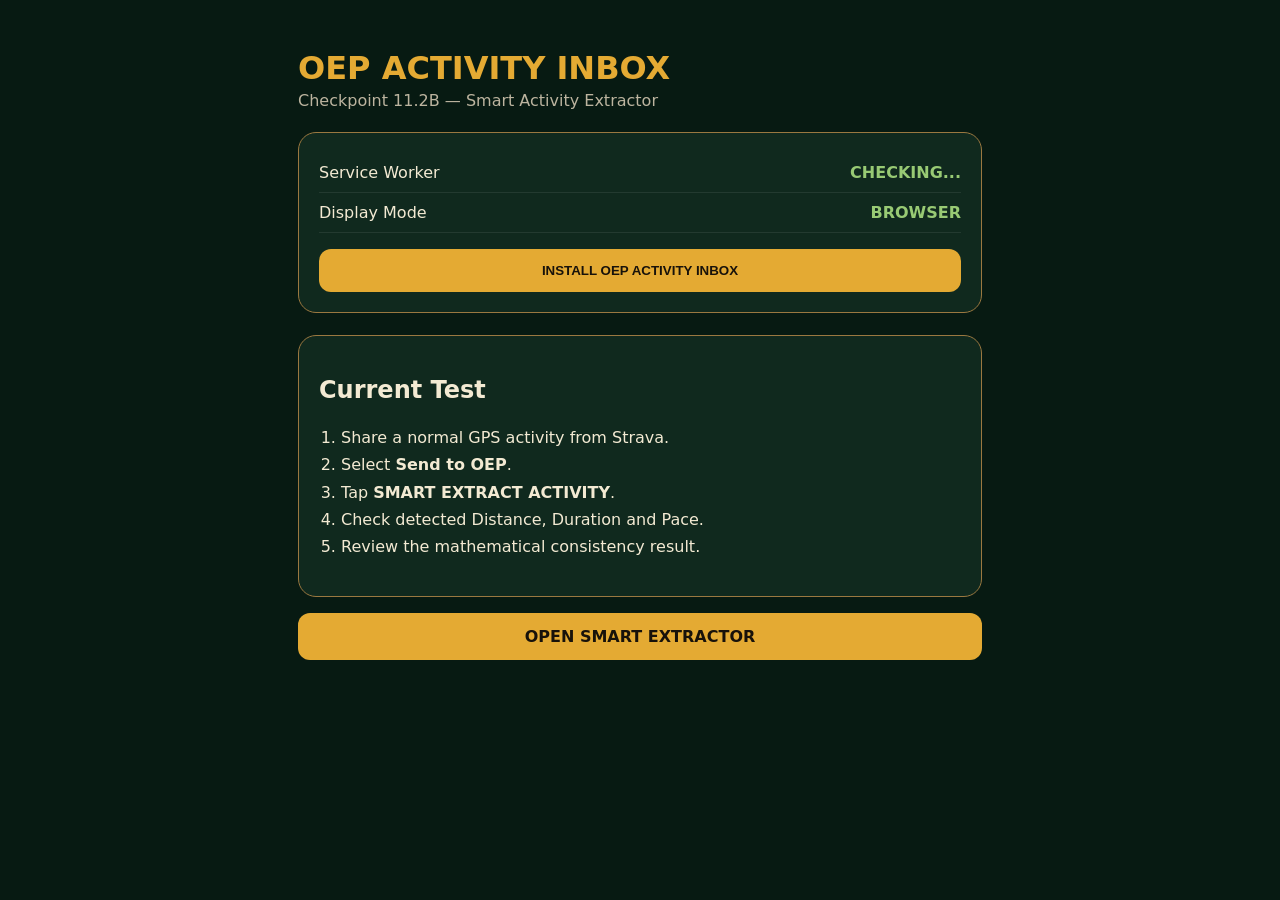
==== index.html @ 59d0b2d2 "Add files via upload Checkpoint 11.2B - Smart Activity Extractor" ====
<!doctype html>
<html lang="en">
<head>
  <meta charset="utf-8">
  <meta name="viewport" content="width=device-width, initial-scale=1">
  <meta name="theme-color" content="#071a12">

  <title>OEP Activity Inbox — Smart Extractor</title>

  <link rel="manifest" href="./manifest.webmanifest">

  <style>
    :root {
      color-scheme: dark;
      --bg: #071a12;
      --panel: #10291e;
      --line: #9a7840;
      --text: #f3ead3;
      --muted: #bcb49f;
      --accent: #e4aa33;
      --ok: #98ca74;
    }

    * { box-sizing: border-box; }

    body {
      margin: 0;
      font-family: system-ui, -apple-system, BlinkMacSystemFont, "Segoe UI", sans-serif;
      background: var(--bg);
      color: var(--text);
    }

    main {
      max-width: 720px;
      margin: 0 auto;
      padding: 28px 18px 48px;
    }

    h1 {
      margin-bottom: 4px;
      color: var(--accent);
    }

    .subtitle {
      margin-top: 0;
      color: var(--muted);
    }

    .card {
      margin-top: 22px;
      padding: 20px;
      border: 1px solid var(--line);
      border-radius: 18px;
      background: var(--panel);
    }

    .row {
      display: flex;
      justify-content: space-between;
      gap: 16px;
      padding: 10px 0;
      border-bottom: 1px solid rgba(255,255,255,.08);
    }

    .row:last-child {
      border-bottom: 0;
    }

    .value {
      color: var(--ok);
      font-weight: 700;
    }

    button, a.button {
      display: block;
      width: 100%;
      margin-top: 16px;
      padding: 14px 16px;
      border: 0;
      border-radius: 12px;
      background: var(--accent);
      color: #18120a;
      font-weight: 800;
      text-align: center;
      text-decoration: none;
      cursor: pointer;
    }

    ol {
      padding-left: 22px;
      line-height: 1.7;
    }
  </style>
</head>

<body>
<main>

  <h1>OEP ACTIVITY INBOX</h1>
  <p class="subtitle">Checkpoint 11.2B — Smart Activity Extractor</p>

  <section class="card">
    <div class="row">
      <span>Service Worker</span>
      <span id="swStatus" class="value">CHECKING...</span>
    </div>

    <div class="row">
      <span>Display Mode</span>
      <span id="displayMode" class="value">CHECKING...</span>
    </div>

    <button id="installButton" hidden>
      INSTALL OEP ACTIVITY INBOX
    </button>
  </section>

  <section class="card">
    <h2>Current Test</h2>

    <ol>
      <li>Share a normal GPS activity from Strava.</li>
      <li>Select <strong>Send to OEP</strong>.</li>
      <li>Tap <strong>SMART EXTRACT ACTIVITY</strong>.</li>
      <li>Check detected Distance, Duration and Pace.</li>
      <li>Review the mathematical consistency result.</li>
    </ol>
  </section>

  <a class="button" href="./share.html">
    OPEN SMART EXTRACTOR
  </a>

</main>

<script src="./app.js"></script>
</body>
</html>
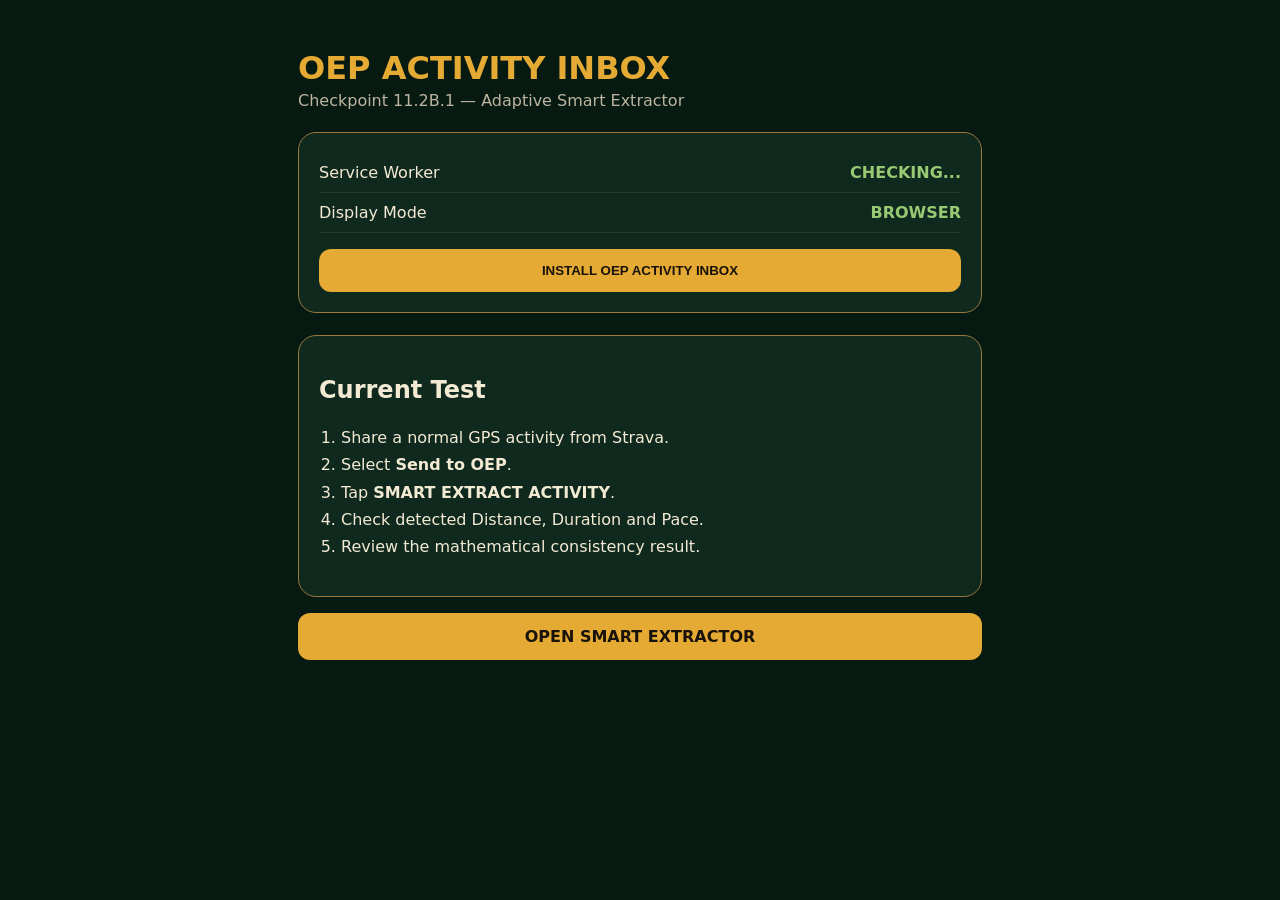
==== commit b72e41d4: "Checkpoint 11.2B.1 - Adaptive Extractor Checkpoint 11.2B.1 - Adaptive Extractor" ====
--- a/index.html
+++ b/index.html
@@ -97,7 +97,7 @@
 <main>
 
   <h1>OEP ACTIVITY INBOX</h1>
-  <p class="subtitle">Checkpoint 11.2B — Smart Activity Extractor</p>
+  <p class="subtitle">Checkpoint 11.2B.1 — Adaptive Smart Extractor</p>
 
   <section class="card">
     <div class="row">
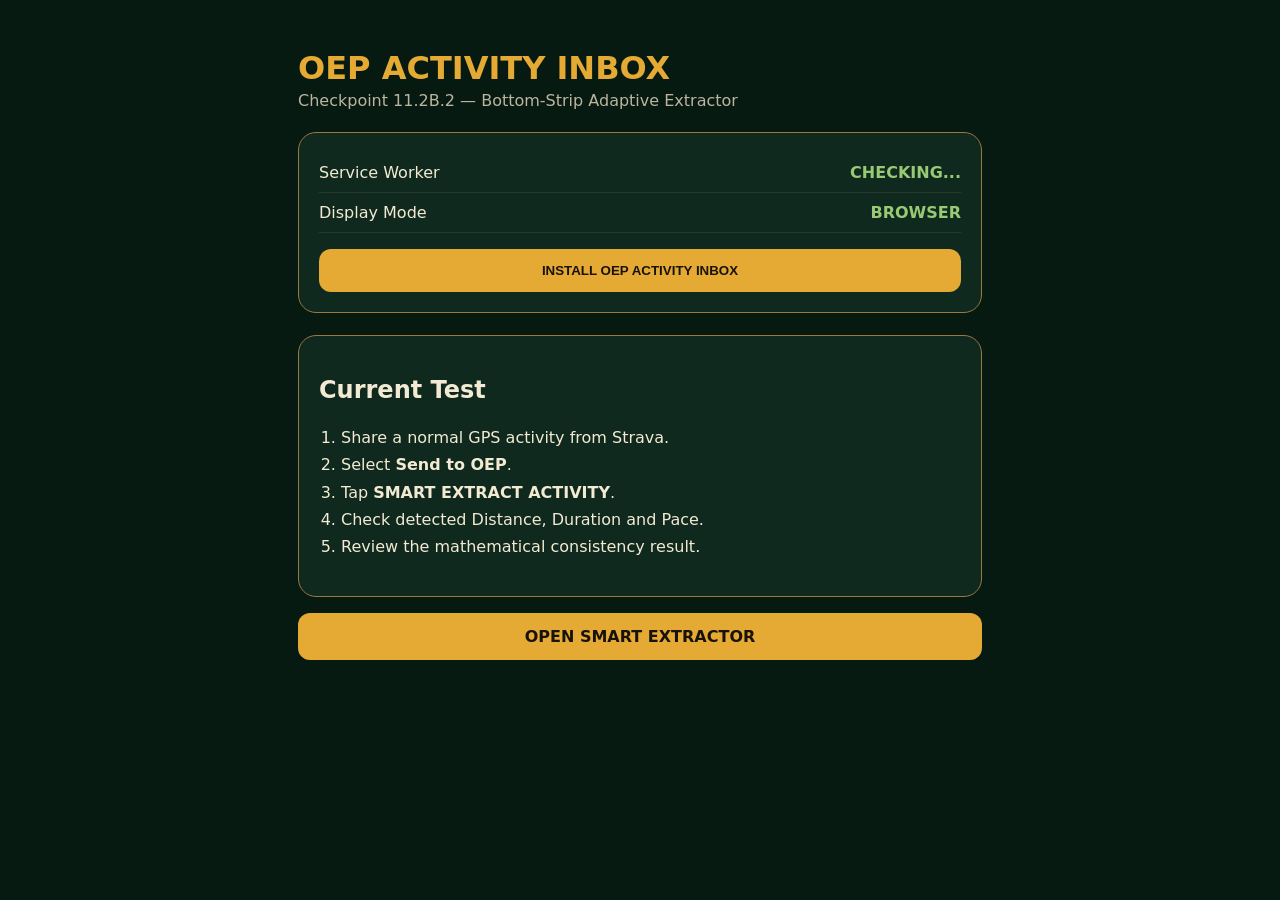
==== commit 387b5c25: "Checkpoint 11.2B.2 - Bottom Strip Fix" ====
--- a/index.html
+++ b/index.html
@@ -97,7 +97,7 @@
 <main>
 
   <h1>OEP ACTIVITY INBOX</h1>
-  <p class="subtitle">Checkpoint 11.2B.1 — Adaptive Smart Extractor</p>
+  <p class="subtitle">Checkpoint 11.2B.2 — Bottom-Strip Adaptive Extractor</p>
 
   <section class="card">
     <div class="row">
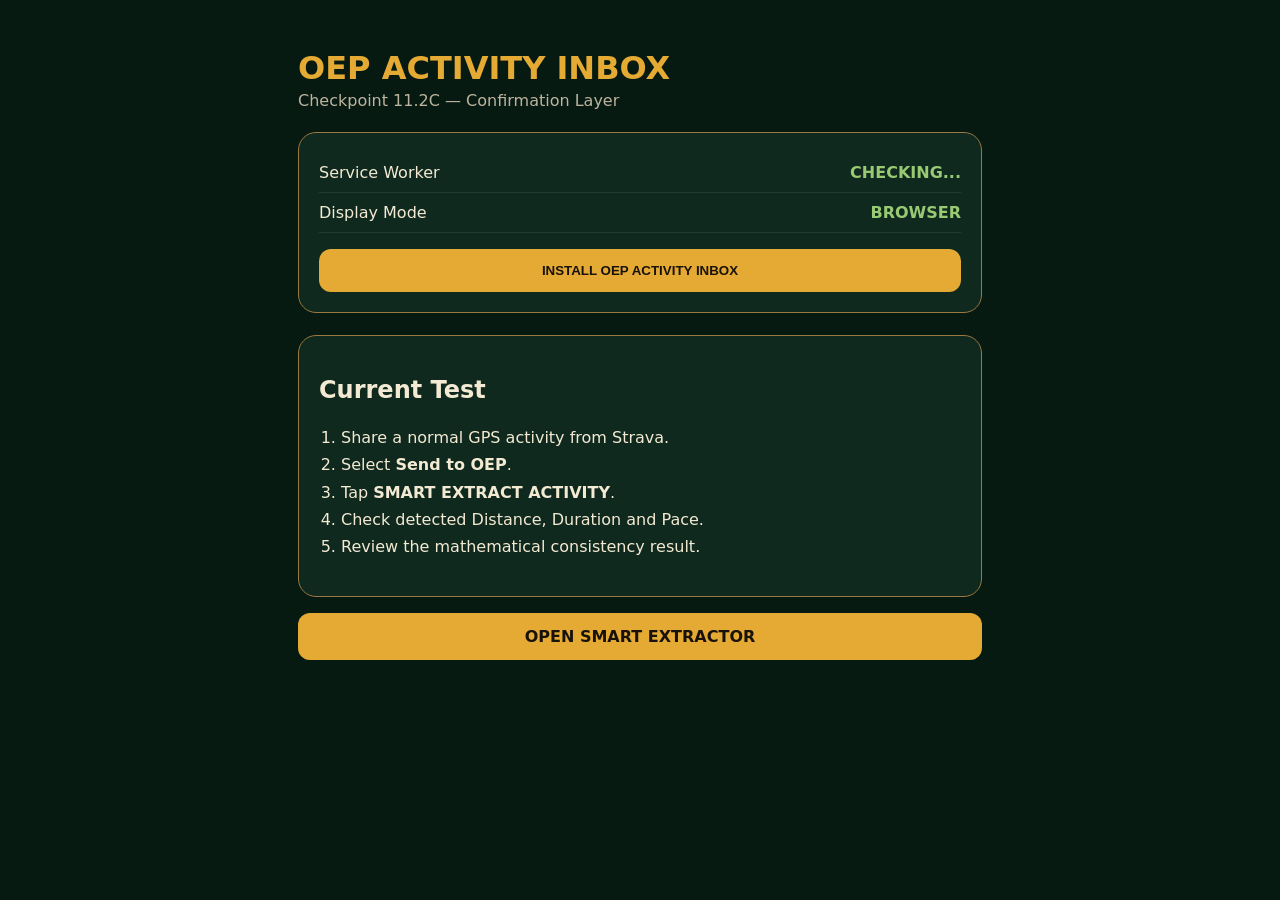
==== commit 1b2f5b5b: "Checkpoint 11.2C - Confirmation Layer Checkpoint 11.2C - Confirmation Layer" ====
--- a/index.html
+++ b/index.html
@@ -97,7 +97,7 @@
 <main>
 
   <h1>OEP ACTIVITY INBOX</h1>
-  <p class="subtitle">Checkpoint 11.2B.2 — Bottom-Strip Adaptive Extractor</p>
+  <p class="subtitle">Checkpoint 11.2C — Confirmation Layer</p>
 
   <section class="card">
     <div class="row">
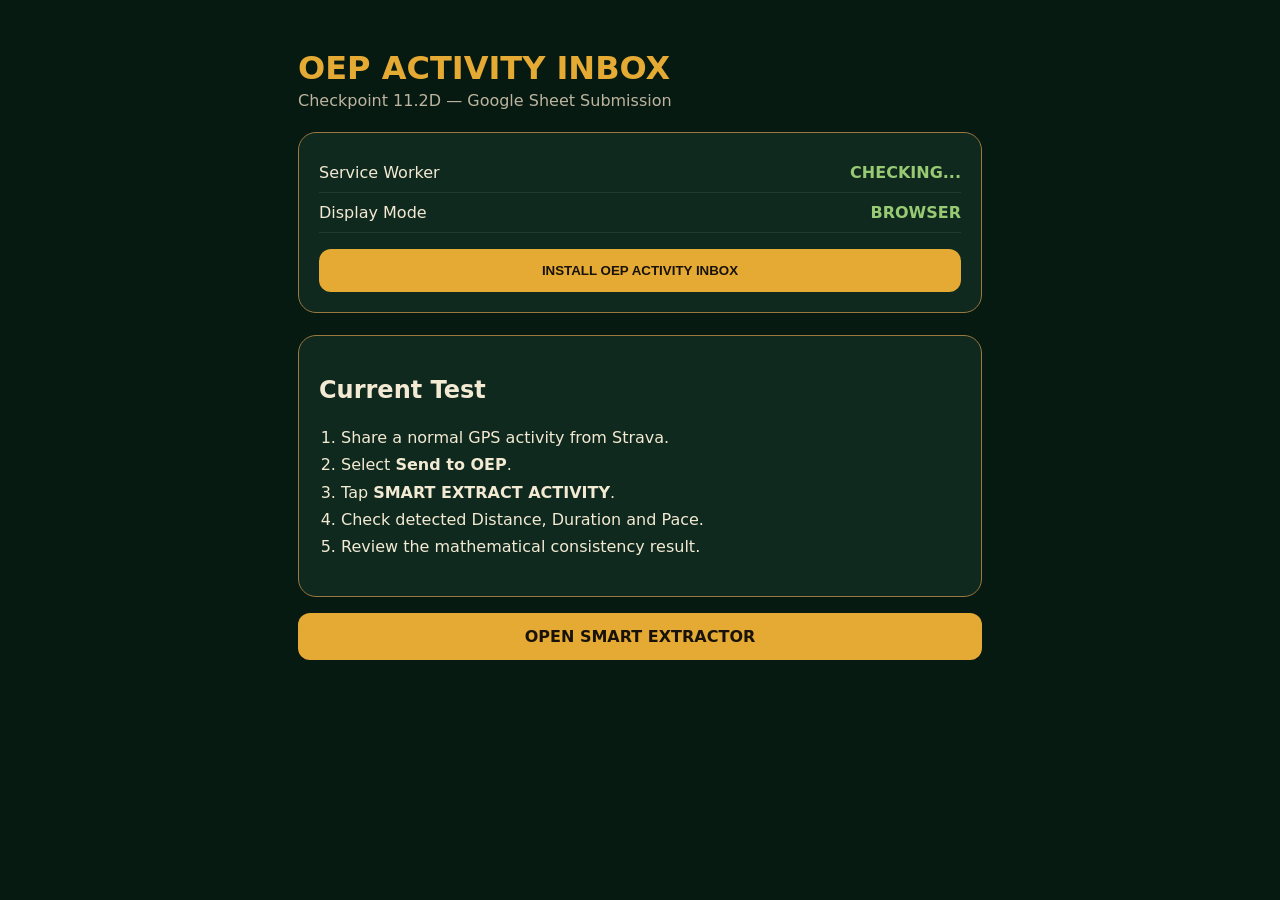
==== commit c20769b8: "Add files via upload" ====
--- a/index.html
+++ b/index.html
@@ -97,7 +97,7 @@
 <main>
 
   <h1>OEP ACTIVITY INBOX</h1>
-  <p class="subtitle">Checkpoint 11.2C — Confirmation Layer</p>
+  <p class="subtitle">Checkpoint 11.2D — Google Sheet Submission</p>
 
   <section class="card">
     <div class="row">
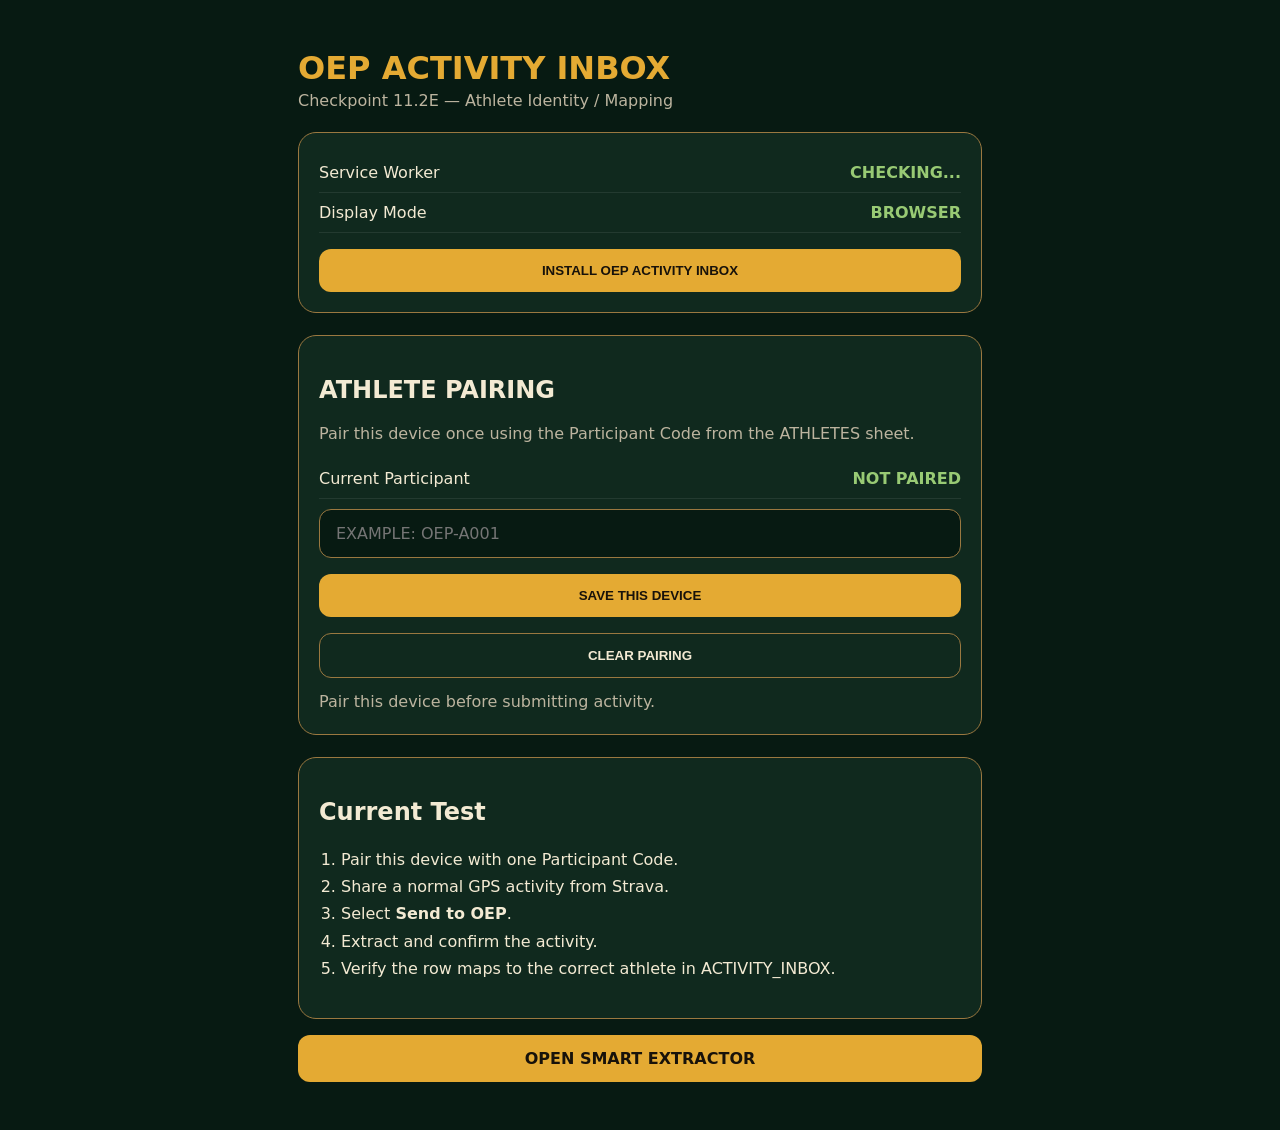
==== commit 831b3cf9: "Checkpoint 11.2E - Athlete Identity Mapping Checkpoint 11.2E - Athlete Identity Mapping" ====
--- a/index.html
+++ b/index.html
@@ -90,6 +90,36 @@
       padding-left: 22px;
       line-height: 1.7;
     }
+  
+    input[type="text"] {
+      width: 100%;
+      margin-top: 10px;
+      padding: 14px 16px;
+      border: 1px solid var(--line);
+      border-radius: 12px;
+      background: #071a12;
+      color: var(--text);
+      font: inherit;
+      text-transform: uppercase;
+    }
+
+    .pair-status {
+      margin-top: 12px;
+      color: var(--muted);
+      line-height: 1.5;
+    }
+
+    .pair-status.ok {
+      color: var(--ok);
+      font-weight: 800;
+    }
+
+    .button-secondary {
+      background: transparent;
+      color: var(--text);
+      border: 1px solid var(--line);
+    }
+
   </style>
 </head>
 
@@ -97,7 +127,7 @@
 <main>
 
   <h1>OEP ACTIVITY INBOX</h1>
-  <p class="subtitle">Checkpoint 11.2D — Google Sheet Submission</p>
+  <p class="subtitle">Checkpoint 11.2E — Athlete Identity / Mapping</p>
 
   <section class="card">
     <div class="row">
@@ -115,15 +145,46 @@
     </button>
   </section>
 
+
+  <section class="card">
+    <h2>ATHLETE PAIRING</h2>
+
+    <p class="subtitle">
+      Pair this device once using the Participant Code from the ATHLETES sheet.
+    </p>
+
+    <div class="row">
+      <span>Current Participant</span>
+      <span id="currentParticipantCode" class="value">NOT PAIRED</span>
+    </div>
+
+    <input
+      id="participantCodeInput"
+      type="text"
+      autocomplete="off"
+      placeholder="Example: OEP-A001"
+    >
+
+    <button id="savePairingButton">
+      SAVE THIS DEVICE
+    </button>
+
+    <button id="clearPairingButton" class="button-secondary">
+      CLEAR PAIRING
+    </button>
+
+    <div id="pairingStatus" class="pair-status"></div>
+  </section>
+
   <section class="card">
     <h2>Current Test</h2>
 
     <ol>
+      <li>Pair this device with one Participant Code.</li>
       <li>Share a normal GPS activity from Strava.</li>
       <li>Select <strong>Send to OEP</strong>.</li>
-      <li>Tap <strong>SMART EXTRACT ACTIVITY</strong>.</li>
-      <li>Check detected Distance, Duration and Pace.</li>
-      <li>Review the mathematical consistency result.</li>
+      <li>Extract and confirm the activity.</li>
+      <li>Verify the row maps to the correct athlete in ACTIVITY_INBOX.</li>
     </ol>
   </section>
 
@@ -134,5 +195,89 @@
 </main>
 
 <script src="./app.js"></script>
+<script src="./pairing.js"></script>
+
+<script>
+  function refreshPairingUi() {
+    const code =
+      getPairedParticipantCode();
+
+    const current =
+      document.querySelector(
+        "#currentParticipantCode"
+      );
+
+    const input =
+      document.querySelector(
+        "#participantCodeInput"
+      );
+
+    const status =
+      document.querySelector(
+        "#pairingStatus"
+      );
+
+    if (code) {
+      current.textContent = code;
+      input.value = code;
+      status.textContent =
+        "DEVICE PAIRED ✅";
+      status.className =
+        "pair-status ok";
+    } else {
+      current.textContent =
+        "NOT PAIRED";
+      input.value = "";
+      status.textContent =
+        "Pair this device before submitting activity.";
+      status.className =
+        "pair-status";
+    }
+  }
+
+  document
+    .querySelector("#savePairingButton")
+    .addEventListener(
+      "click",
+      () => {
+        try {
+          const input =
+            document.querySelector(
+              "#participantCodeInput"
+            );
+
+          savePairedParticipantCode(
+            input.value
+          );
+
+          refreshPairingUi();
+
+        } catch (error) {
+          const status =
+            document.querySelector(
+              "#pairingStatus"
+            );
+
+          status.textContent =
+            error.message;
+
+          status.className =
+            "pair-status";
+        }
+      }
+    );
+
+  document
+    .querySelector("#clearPairingButton")
+    .addEventListener(
+      "click",
+      () => {
+        clearPairedParticipantCode();
+        refreshPairingUi();
+      }
+    );
+
+  refreshPairingUi();
+</script>
 </body>
 </html>
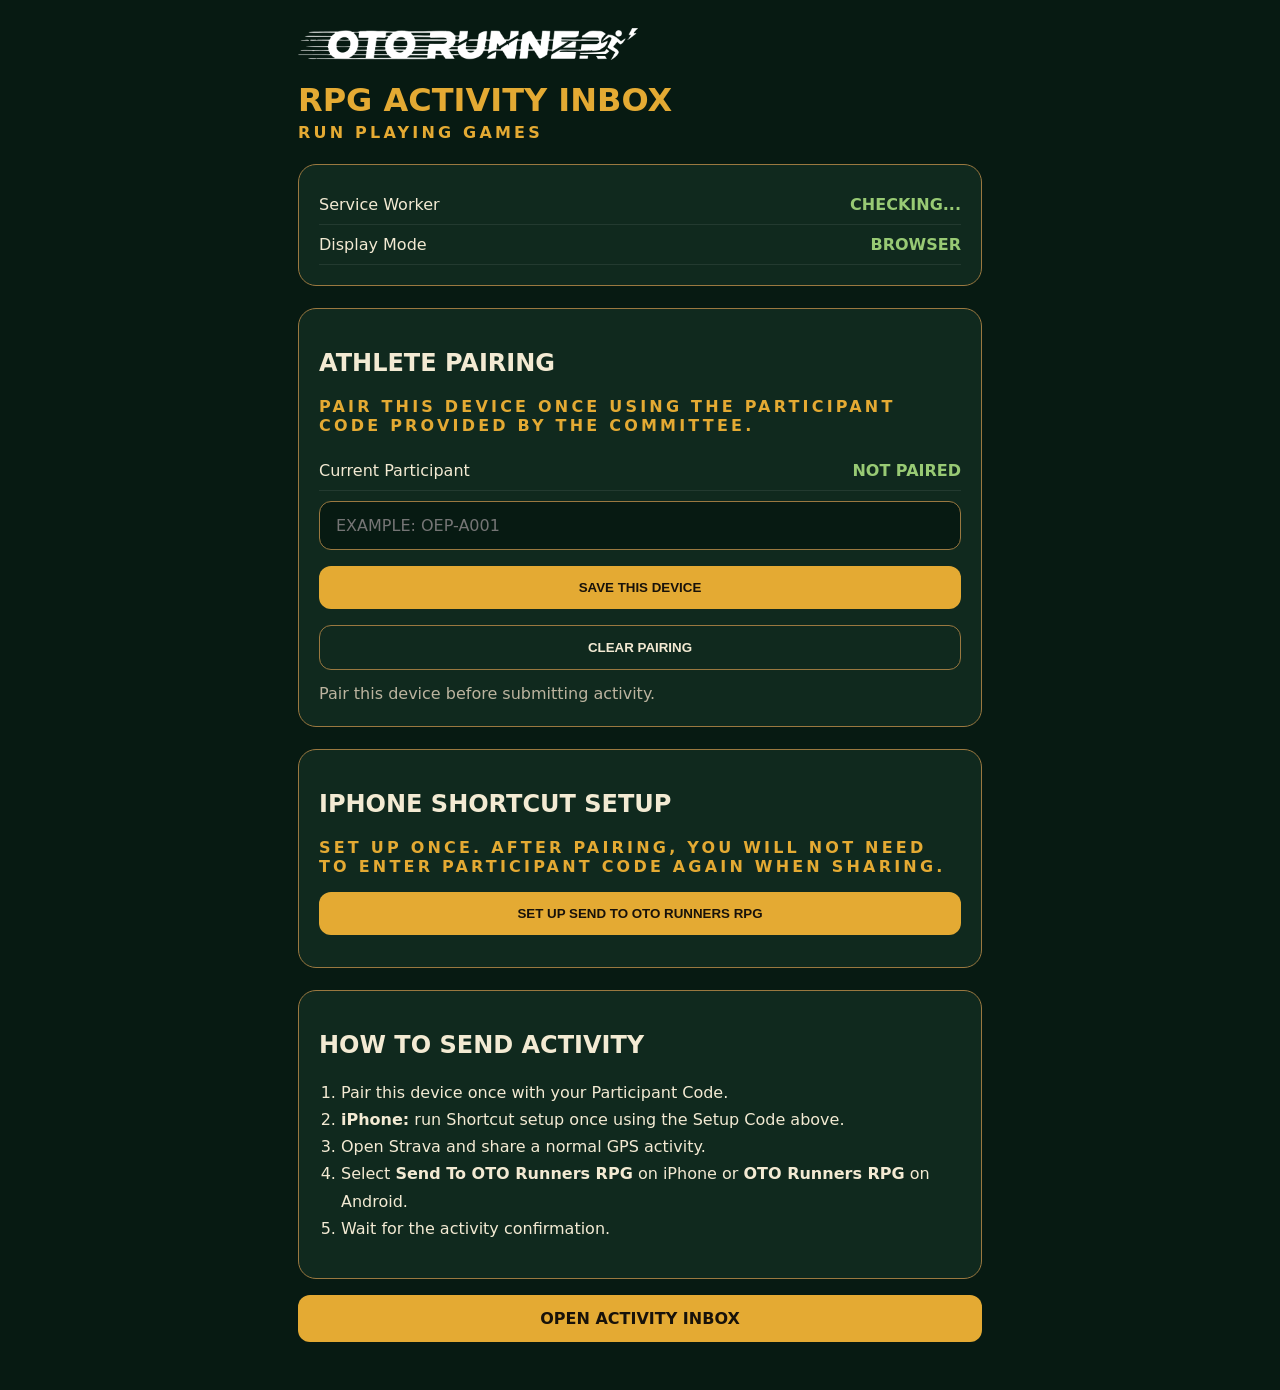
==== commit d7bc313a: "Add files via upload" ====
--- a/index.html
+++ b/index.html
@@ -5,7 +5,7 @@
   <meta name="viewport" content="width=device-width, initial-scale=1">
   <meta name="theme-color" content="#071a12">
 
-  <title>OEP Activity Inbox — Smart Extractor</title>
+  <title>OTO Runners - RPG — Activity Inbox</title>
 
   <link rel="manifest" href="./manifest.webmanifest">
 
@@ -41,9 +41,20 @@
       color: var(--accent);
     }
 
+    .brand-logo {
+      display: block;
+      width: min(100%, 340px);
+      height: auto;
+      margin: 0 0 18px;
+      object-fit: contain;
+    }
+
     .subtitle {
       margin-top: 0;
-      color: var(--muted);
+      color: var(--accent);
+      font-weight: 900;
+      letter-spacing: .20em;
+      text-transform: uppercase;
     }
 
     .card {
@@ -120,14 +131,50 @@
       border: 1px solid var(--line);
     }
 
+
+    .setup-code-box {
+      margin-top: 16px;
+      padding: 18px;
+      border: 1px dashed var(--line);
+      border-radius: 14px;
+      background: rgba(7,26,18,.58);
+      text-align: center;
+    }
+
+    .setup-code-label {
+      display: block;
+      margin-bottom: 8px;
+      color: var(--muted);
+      font-size: .82rem;
+      font-weight: 800;
+      letter-spacing: .12em;
+      text-transform: uppercase;
+    }
+
+    .setup-code {
+      display: block;
+      color: var(--accent);
+      font-size: clamp(1.8rem, 8vw, 2.5rem);
+      font-weight: 950;
+      letter-spacing: .08em;
+    }
+
+    .setup-note {
+      margin: 12px 0 0;
+      color: var(--muted);
+      line-height: 1.55;
+    }
+
+    [hidden] { display: none !important; }
+
   </style>
 </head>
 
 <body>
 <main>
-
-  <h1>OEP ACTIVITY INBOX</h1>
-  <p class="subtitle">Checkpoint 11.2E — Athlete Identity / Mapping</p>
+  <img class="brand-logo" src="./assets/oto-runners-logo.png" alt="OTO Runners">
+  <h1>RPG ACTIVITY INBOX</h1>
+  <p class="subtitle">RUN PLAYING GAMES</p>
 
   <section class="card">
     <div class="row">
@@ -141,7 +188,7 @@
     </div>
 
     <button id="installButton" hidden>
-      INSTALL OEP ACTIVITY INBOX
+      INSTALL OTO RUNNERS RPG
     </button>
   </section>
 
@@ -150,7 +197,7 @@
     <h2>ATHLETE PAIRING</h2>
 
     <p class="subtitle">
-      Pair this device once using the Participant Code from the ATHLETES sheet.
+      Pair this device once using the Participant Code provided by the committee.
     </p>
 
     <div class="row">
@@ -177,19 +224,47 @@
   </section>
 
   <section class="card">
-    <h2>Current Test</h2>
+    <h2>IPHONE SHORTCUT SETUP</h2>
+
+    <p class="subtitle">
+      Set up once. After pairing, you will not need to enter Participant Code again when sharing.
+    </p>
+
+    <button id="iphoneSetupButton">
+      SET UP SEND TO OTO RUNNERS RPG
+    </button>
+
+    <div id="iphoneSetupResult" class="setup-code-box" hidden>
+      <span class="setup-code-label">ONE-TIME SETUP CODE</span>
+      <strong id="iphoneSetupCode" class="setup-code">—</strong>
+
+      <p id="iphoneSetupNote" class="setup-note">
+        Enter this code once inside the Send To OTO Runners RPG Shortcut.
+      </p>
+
+      <button id="copySetupCodeButton" class="button-secondary">
+        COPY SETUP CODE
+      </button>
+    </div>
+
+    <div id="iphoneSetupStatus" class="pair-status"></div>
+  </section>
+
+
+  <section class="card">
+    <h2>HOW TO SEND ACTIVITY</h2>
 
     <ol>
-      <li>Pair this device with one Participant Code.</li>
-      <li>Share a normal GPS activity from Strava.</li>
-      <li>Select <strong>Send to OEP</strong>.</li>
-      <li>Extract and confirm the activity.</li>
-      <li>Verify the row maps to the correct athlete in ACTIVITY_INBOX.</li>
+      <li>Pair this device once with your Participant Code.</li>
+      <li><strong>iPhone:</strong> run Shortcut setup once using the Setup Code above.</li>
+      <li>Open Strava and share a normal GPS activity.</li>
+      <li>Select <strong>Send To OTO Runners RPG</strong> on iPhone or <strong>OTO Runners RPG</strong> on Android.</li>
+      <li>Wait for the activity confirmation.</li>
     </ol>
   </section>
 
   <a class="button" href="./share.html">
-    OPEN SMART EXTRACTOR
+    OPEN ACTIVITY INBOX
   </a>
 
 </main>
@@ -277,6 +352,153 @@
       }
     );
 
+
+  const iphoneSetupButton =
+    document.querySelector(
+      "#iphoneSetupButton"
+    );
+
+  const copySetupCodeButton =
+    document.querySelector(
+      "#copySetupCodeButton"
+    );
+
+  let latestIphoneSetupCode = "";
+
+
+  iphoneSetupButton
+    .addEventListener(
+      "click",
+      async () => {
+
+        const status =
+          document.querySelector(
+            "#iphoneSetupStatus"
+          );
+
+        const resultBox =
+          document.querySelector(
+            "#iphoneSetupResult"
+          );
+
+        const codeEl =
+          document.querySelector(
+            "#iphoneSetupCode"
+          );
+
+        try {
+
+          const participantCode =
+            getPairedParticipantCode();
+
+
+          if (!participantCode) {
+            throw new Error(
+              "Pair this device first using Participant Code."
+            );
+          }
+
+
+          status.textContent =
+            "Creating one-time Setup Code...";
+
+          status.className =
+            "pair-status";
+
+          iphoneSetupButton.disabled =
+            true;
+
+
+          const result =
+            await createIphonePairingSetupCode(
+              participantCode
+            );
+
+
+          latestIphoneSetupCode =
+            String(
+              result.setupCode || ""
+            );
+
+
+          codeEl.textContent =
+            latestIphoneSetupCode ||
+            "—";
+
+
+          document.querySelector(
+            "#iphoneSetupNote"
+          ).textContent =
+            "Valid for " +
+            String(
+              result.expiresInMinutes || 10
+            ) +
+            " minutes. Enter this code once inside the Send To OTO Runners RPG Shortcut.";
+
+
+          resultBox.hidden = false;
+
+          status.textContent =
+            "SETUP CODE READY ✅";
+
+          status.className =
+            "pair-status ok";
+
+        } catch (error) {
+
+          resultBox.hidden = true;
+
+          latestIphoneSetupCode = "";
+
+          status.textContent =
+            error.message ||
+            "Unable to create Setup Code.";
+
+          status.className =
+            "pair-status";
+
+        } finally {
+
+          iphoneSetupButton.disabled =
+            false;
+        }
+      }
+    );
+
+
+  copySetupCodeButton
+    .addEventListener(
+      "click",
+      async () => {
+
+        if (!latestIphoneSetupCode) {
+          return;
+        }
+
+
+        try {
+
+          await navigator.clipboard.writeText(
+            latestIphoneSetupCode
+          );
+
+
+          document.querySelector(
+            "#iphoneSetupStatus"
+          ).textContent =
+            "SETUP CODE COPIED ✅";
+
+        } catch (error) {
+
+          document.querySelector(
+            "#iphoneSetupStatus"
+          ).textContent =
+            "Copy failed. Enter the Setup Code manually.";
+        }
+      }
+    );
+
+
   refreshPairingUi();
 </script>
 </body>
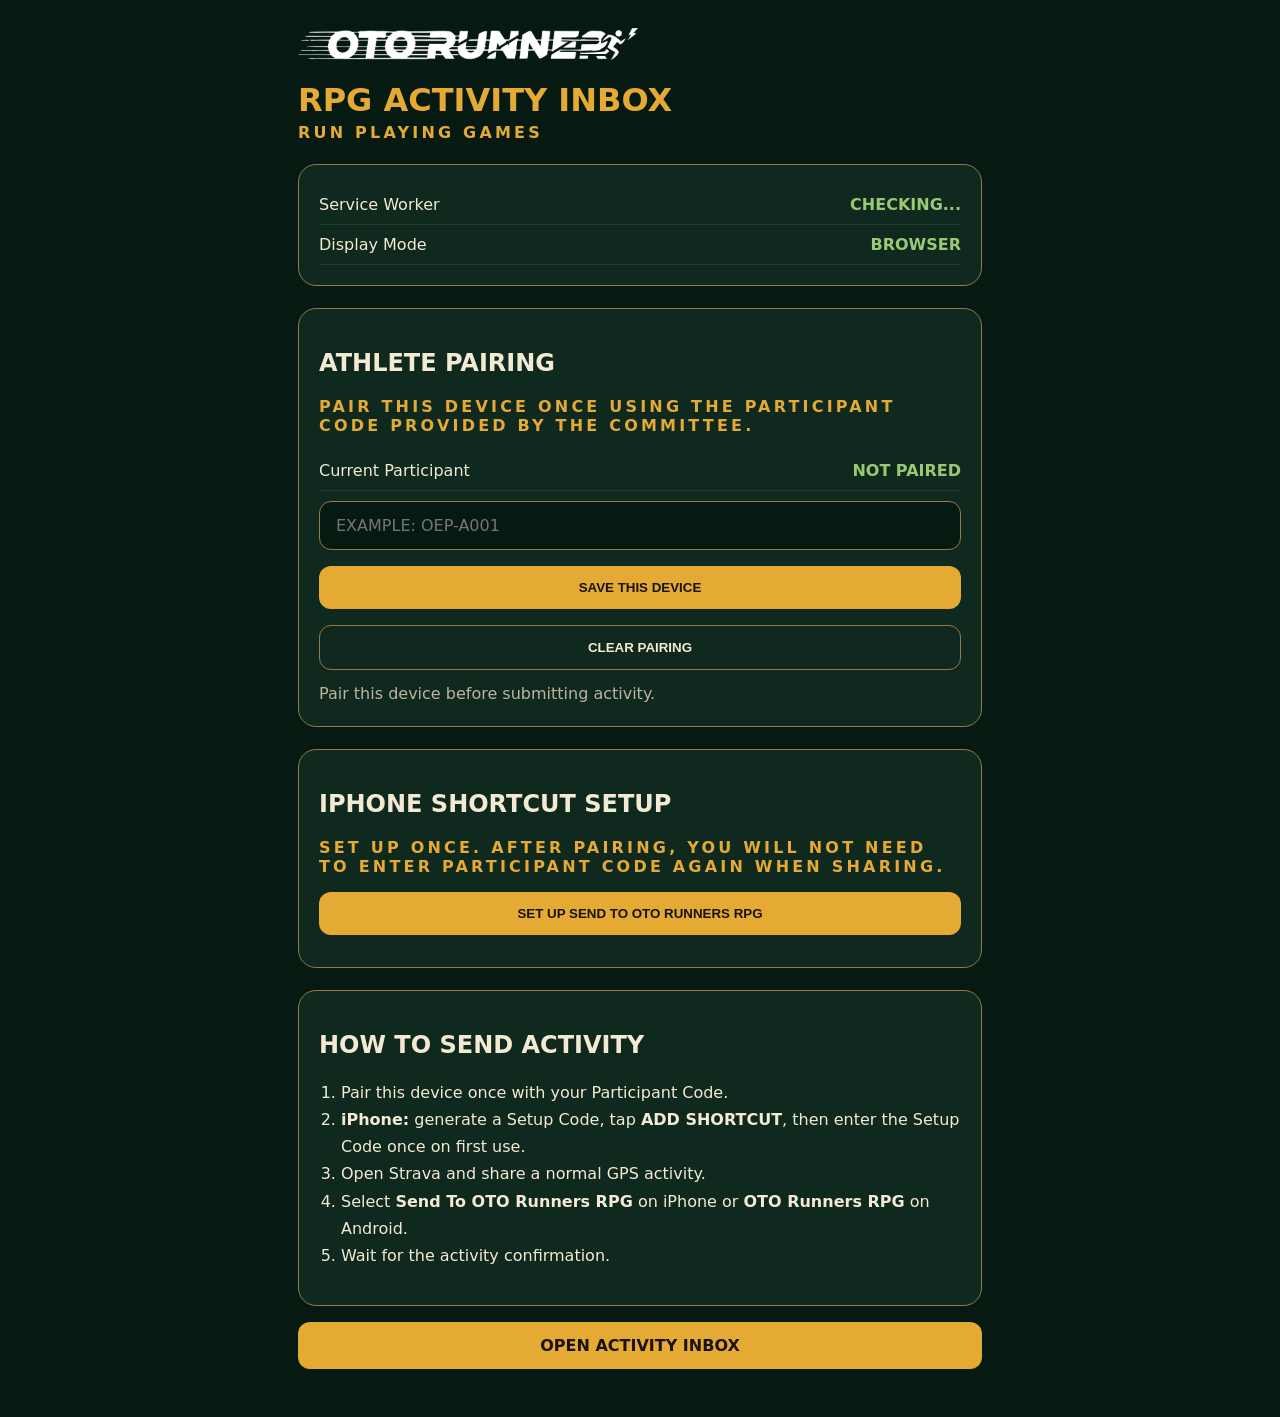
==== commit b8558a76: "Add files via upload" ====
--- a/index.html
+++ b/index.html
@@ -245,6 +245,17 @@
       <button id="copySetupCodeButton" class="button-secondary">
         COPY SETUP CODE
       </button>
+
+      <a
+        id="addShortcutButton"
+        class="button"
+        href="https://www.icloud.com/shortcuts/7012f4a7f8344140b1bcced97f42b1c4"
+        target="_blank"
+        rel="noopener noreferrer"
+        hidden
+      >
+        ADD SHORTCUT
+      </a>
     </div>
 
     <div id="iphoneSetupStatus" class="pair-status"></div>
@@ -256,7 +267,7 @@
 
     <ol>
       <li>Pair this device once with your Participant Code.</li>
-      <li><strong>iPhone:</strong> run Shortcut setup once using the Setup Code above.</li>
+      <li><strong>iPhone:</strong> generate a Setup Code, tap <strong>ADD SHORTCUT</strong>, then enter the Setup Code once on first use.</li>
       <li>Open Strava and share a normal GPS activity.</li>
       <li>Select <strong>Send To OTO Runners RPG</strong> on iPhone or <strong>OTO Runners RPG</strong> on Android.</li>
       <li>Wait for the activity confirmation.</li>
@@ -363,6 +374,11 @@
       "#copySetupCodeButton"
     );
 
+  const addShortcutButton =
+    document.querySelector(
+      "#addShortcutButton"
+    );
+
   let latestIphoneSetupCode = "";
 
 
@@ -437,6 +453,7 @@
 
 
           resultBox.hidden = false;
+          addShortcutButton.hidden = false;
 
           status.textContent =
             "SETUP CODE READY ✅";
@@ -447,6 +464,7 @@
         } catch (error) {
 
           resultBox.hidden = true;
+          addShortcutButton.hidden = true;
 
           latestIphoneSetupCode = "";
 
